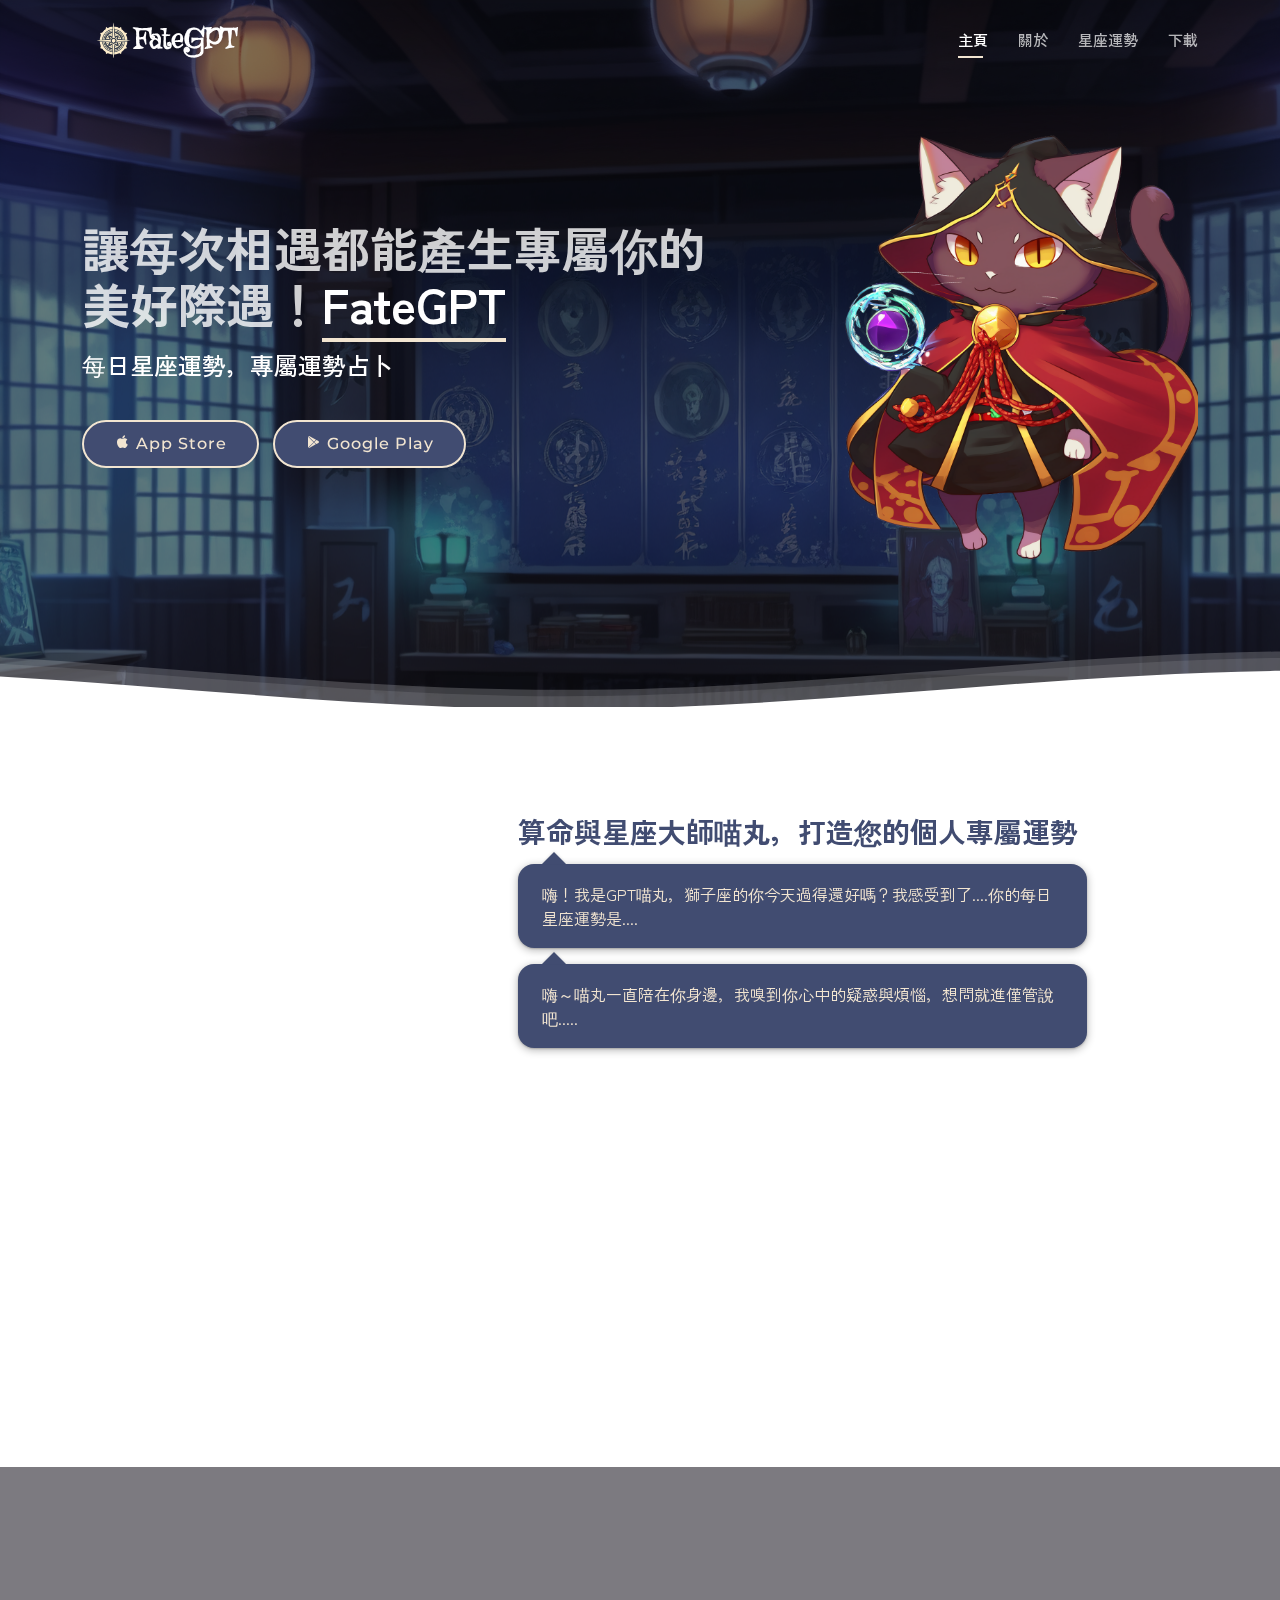
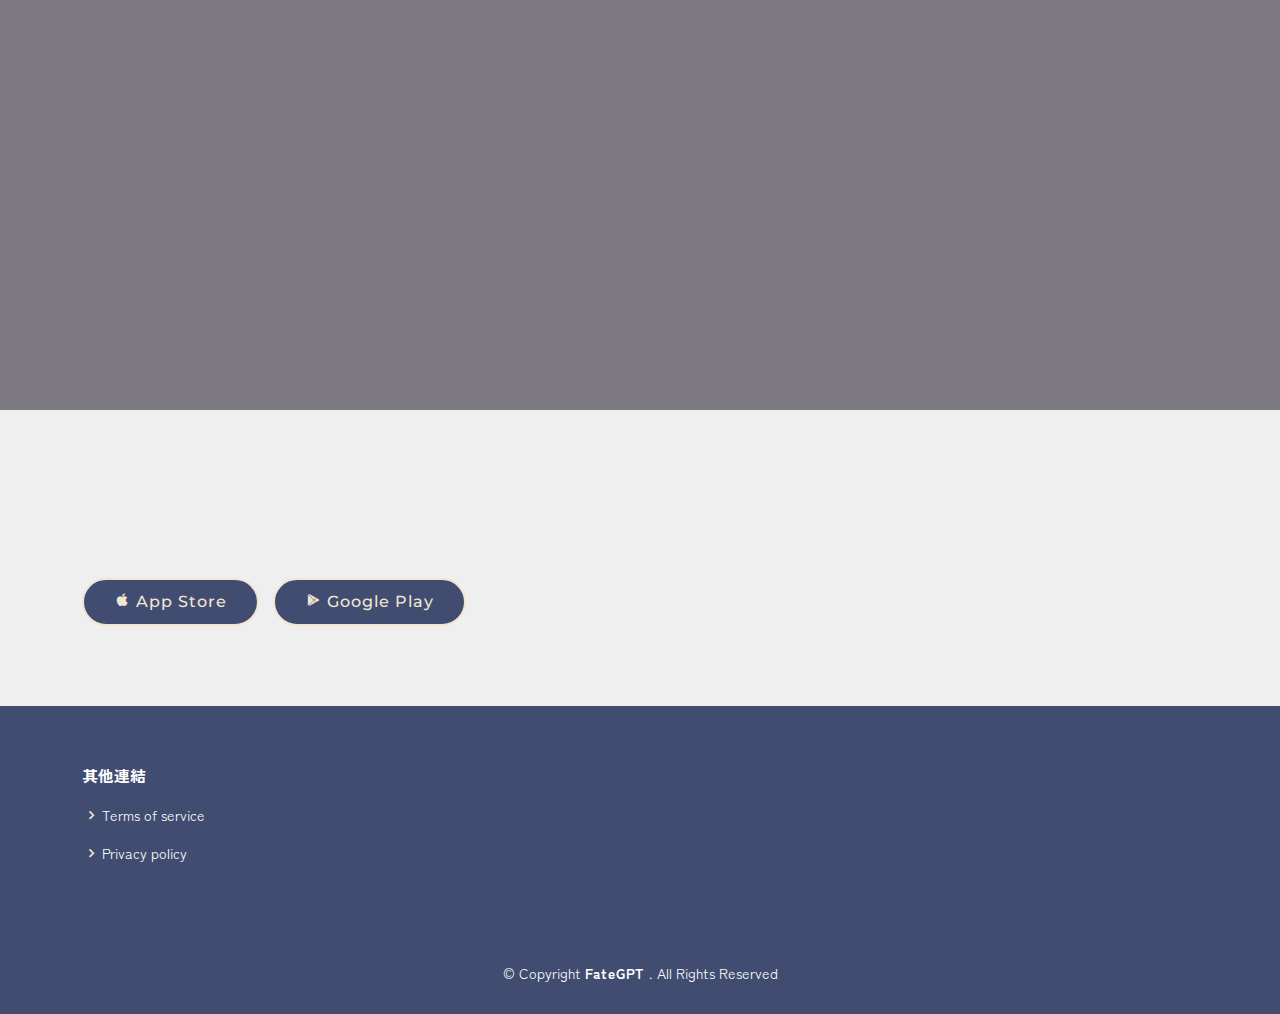
==== index.html @ 5cfe5cb4 "fix typo" ====
<!DOCTYPE html>
<html lang="en">

<head>
  <meta charset="utf-8">
  <meta content="width=device-width, initial-scale=1.0" name="viewport">

  <title>FateGPT - Daily Horoscopes Apps Powered by ChatGPT from OpenAI</title>
  <meta
    name="title"
    content="FateGPT - Daily Horoscopes Apps Powered by ChatGPT from OpenAI."
  />
  <meta
    name="description"
    content="Create professional and effective emails in seconds with EmailGPT, the AI email writer tool powered byChatGPT from OpenAI. Say goodbye to writer's block and hello to faster, easier email writing."
  />
  <meta
    name="keywords"
    content="EmailGPT, Email writing, Email automation, AI email writing, Professional email writing, Fast email writing, Accurate email writing"
  />
  <meta
    property="og:locale"
    content="en_US"
  />
  <meta property="og:url" content="https://fategpt.github.io/landingpage/" />
  <meta
    property="og:type"
    content="website"
  />
  <meta property="og:site_name" content="ChatGPT Writer" />
  <meta
    property="og:description"
    content="Create professional and effective emails in seconds with EmailGPT, the AI email writer tool powered byChatGPT from OpenAI. Say goodbye to writer's block and hello to faster, easier email writing."
  />
  <meta
    property="og:title"
    content="FateGPT - Daily Horoscopes Apps Powered by ChatGPT from OpenAI."
  />
  <meta
    property="og:image"
    name="image"
    content="assets/img/FateGPT.png"
  />
  <meta name="twitter:card" content="summary_large_image">
  <meta property="twitter:domain" content="about.emailgpt.ai">
  <meta property="twitter:url" content="https://fategpt.github.io/landingpage/">
  <meta name="twitter:title" content="FateGPT - Daily Horoscopes Apps Powered by ChatGPT from OpenAI.">
  <meta name="twitter:description" content="Create professional and effective emails in seconds with EmailGPT, the AI email writer tool powered byChatGPT from OpenAI. Say goodbye to writer's block and hello to faster, easier email writing.">
  <meta name="twitter:image" content="assets/img/FateGPT.png">


  <!-- Favicons -->
  <link href="assets/img/favicon.ico" rel="icon">
  <link rel="apple-touch-icon" sizes="180x180" href="assets/img/apple-touch-icon.png">
  <link rel="icon" type="image/png" sizes="32x32" href="assets/img/favicon-32x32.png">
  <link rel="icon" type="image/png" sizes="16x16" href="assets/img/favicon-16x16.png">
  <link rel="manifest" href="assets/img/site.webmanifest">

  <!-- Google Fonts -->
  <link href="https://fonts.googleapis.com/css?family=Open+Sans:300,300i,400,400i,600,600i,700,700i|Montserrat:300,300i,400,400i,500,500i,600,600i,700,700i|Poppins:300,300i,400,400i,500,500i,600,600i,700,700i" rel="stylesheet">

  <!-- Vendor CSS Files -->
  <link href="assets/vendor/aos/aos.css" rel="stylesheet">
  <link href="assets/vendor/bootstrap/css/bootstrap.min.css" rel="stylesheet">
  <link href="assets/vendor/bootstrap-icons/bootstrap-icons.css" rel="stylesheet">
  <link href="assets/vendor/boxicons/css/boxicons.min.css" rel="stylesheet">
  <link href="assets/vendor/glightbox/css/glightbox.min.css" rel="stylesheet">
  <link href="assets/vendor/remixicon/remixicon.css" rel="stylesheet">
  <link href="assets/vendor/swiper/swiper-bundle.min.css" rel="stylesheet">

  <!-- Template Main CSS File -->
  <link href="assets/css/style.css" rel="stylesheet">
  <link rel="preconnect" href="https://fonts.googleapis.com">
  <link rel="preconnect" href="https://fonts.gstatic.com" crossorigin>
  <link href="https://fonts.googleapis.com/css2?family=Griffy&family=Zen+Kaku+Gothic+New:wght@300;400;500;700;900&display=swap" rel="stylesheet">
  <!-- =======================================================
  * Template Name: Bootslander - v4.10.0
  * Template URL: https://bootstrapmade.com/bootslander-free-bootstrap-landing-page-template/
  * Author: BootstrapMade.com
  * License: https://bootstrapmade.com/license/
  ======================================================== -->

<body>

  <!-- ======= Header ======= -->
  <header id="header" class="fixed-top d-flex align-items-center header-transparent">
    <div class="container d-flex align-items-center justify-content-between">

      <div class="logo">
        <h1>
          <a href="index.html" class="container d-flex align-items-center justify-content-between" >
            <img src="assets/img/FateGPT.png" alt="Illustration of Fate Predicting " class="img-fluid">
            <span class="specialWord">FateGPT</span>
          </a>
        </h1>
        <!-- Uncomment below if you prefer to use an image logo -->
        <!-- <a href="index.html"><img src="assets/img/logo.png" alt="" class="img-fluid"></a>-->
      </div>

      <nav id="navbar" class="navbar">
        <ul>
          <li><a class="nav-link scrollto active" href="#hero">主頁</a></li>
          <li><a class="nav-link scrollto" href="#about">關於</a></li>
          <li><a class="nav-link scrollto" href="#testimonials">星座運勢</a></li>
          <li><a class="nav-link scrollto" href="#download">下載</a></li>
        </ul>
        <i class="bi bi-list mobile-nav-toggle"></i>
      </nav><!-- .navbar -->

    </div>
  </header><!-- End Header -->

  <!-- ======= Hero Section ======= -->
  <section id="hero" class="hometop">

    <div class="container">
      <div class="row justify-content-between">
        <div class="col-lg-7 pt-5 pt-lg-0 order-2 order-lg-1 d-flex align-items-center">
          <div data-aos="zoom-out">
            <h1>讓每次相遇都能產生專屬你的美好際遇！<span>FateGPT</span></h1>
            <h2>每日星座運勢，專屬運勢占卜</h2>
            <!-- <div class="text-center text-lg-start">
              <a href="#download" class="btn-get-started mr-2 scrollto">Get Started</a>
            </div> -->

           
            <div>
              <!-- <a href="https://emailgpt.ai"  class="download-btn">
                <i class="bx bx-window"></i>
                Web
              </a> -->
              <a href="#" class="download-btn">
                <i class="bx bxl-apple"></i>
                App Store
              </a>
              <a href="https://play.google.com/store/apps/details?id=ai.emailgpt.twa" class="download-btn">
                <i class="bx bxl-play-store"></i>
                Google Play
              </a>

             
            </div>
          </div>
        </div>
        <div class="col-lg-4 order-1 order-lg-2 hero-img" data-aos="zoom-out" data-aos-delay="300">
          <img src="assets/img/cat3.png" class="img-fluid animated" alt="Illustration of AI writing an email">
        </div>
      </div>
    </div>

    <svg class="hero-waves" xmlns="http://www.w3.org/2000/svg" xmlns:xlink="http://www.w3.org/1999/xlink" viewBox="0 24 150 28 " preserveAspectRatio="none">
      <defs>
        <path id="wave-path" d="M-160 44c30 0 58-18 88-18s 58 18 88 18 58-18 88-18 58 18 88 18 v44h-352z">
      </defs>
      <g class="wave1">
        <use xlink:href="#wave-path" x="50" y="3" fill="rgba(255,255,255, .1)">
      </g>
      <g class="wave2">
        <use xlink:href="#wave-path" x="50" y="0" fill="rgba(255,255,255, .2)">
      </g>
      <g class="wave3">
        <use xlink:href="#wave-path" x="50" y="9" fill="#fff">
      </g>
    </svg>

  </section><!-- End Hero -->

  <main id="main">

    <!-- ======= About Section ======= -->
    <section id="about" class="about">
      <div class="container">

        <div class="row">
          <div class="col-xl-5 col-lg-6 video-box d-flex justify-content-center align-items-stretch" data-aos="fade-right">        
            <a href="https://www.youtube.com/watch?v=NPrYV_mTJNQ" class="glightbox play-btn mb-4"></a>
            <!-- <a href="https://www.youtube.com/watch?v=StpBR2W8G5A" class="glightbox play-btn mb-4"></a> -->
          </div>

          <div class="col-xl-7 col-lg-6 icon-boxes d-flex flex-column align-items-stretch justify-content-center py-5 px-lg-5" data-aos="fade-left">
            <h3>
              算命與星座大師喵丸，打造您的個人專屬運勢
            </h3>
            <p class="dialog">
             嗨！我是GPT喵丸，獅子座的你今天過得還好嗎？我感受到了....你的每日星座運勢是....
            </p>
            <p  class="dialog">
              嗨～喵丸一直陪在你身邊，我嗅到你心中的疑惑與煩惱，想問就進僅管說吧.....
            </p>

            <div class="icon-box" data-aos="zoom-in" data-aos-delay="200">
              <div class="icon"><i class="bi bi bi-moon-stars"></i></div>
              
              <h4 class="title"><a href="">星座運勢</a></h4>
              <p class="description">
                <!-- Quickly generate a professional email in three easy steps : input your ideas, input the recipient, and click to generate. -->
                依據您所在的地點，天氣，以及來自喵丸的感知，為您提供每日星座運勢。
              </p>
            </div>

            <div class="icon-box" data-aos="zoom-in" data-aos-delay="100">
              <div class="icon"><i class=" bi bi-chat-text-fill"></i></div>
              <h4 class="title"><a href="">每日問卦占卜</a></h4>
              <p class="description">
                <!-- Quickly reply to emails has never been easier in three steps : paste the mail content, express your ideas, and click to generate. -->
               想知道的，內心所有的疑惑，都可以詢問喵丸，喵丸會給你一個專屬的答案。

              </p>
            </div>



            <div class="icon-box" data-aos="zoom-in" data-aos-delay="300">
              <div class="icon"><i class="bi bi-save-fill"></i></div>
              <h4 class="title"><a href="">卜卦結果閃卡</a></h4>
              <p class="description">
                <!-- Regenerate Again. you can keep generating new emails until you are satisfied with the result. -->
                儲存你的算命卜卦截圖，分享你的專屬問卦結果到社群媒體。
              </p>
            </div>

          </div>
        </div>

      </div>
    </section>
    <!-- End About Section -->


        <!-- ======= Testimonials Section ======= -->
    <section id="testimonials" class="testimonials">
      <div class="container">

        <div class="testimonials-slider swiper" data-aos="fade-up" data-aos-delay="100">
          <div class="swiper-wrapper">

            <div class="swiper-slide">
              <div class="testimonial-item">
                <img src="assets/img/leo.jpg" class="testimonial-img" alt="">
                <h3>獅子座</h3>
                <h4>Leo</h4>
                <p>
                  <i class="bx bxs-quote-alt-left quote-icon-left"></i>
                  您今天可能會在溝通和社交方面表現得相當出色。您的月亮星座雙子座會讓您在與人互動時更加靈活和機智，能夠輕鬆地與他人建立良好的聯繫和溝通。加上您的水星星座牡羊座，您在表達自己和傳達想法時可能會更加直接和自信。天氣晴朗也有助於您的心情和能量，可能會讓您感到更加積極和活力充沛。
                  <br>
                  然而，需要注意的是，您的太陽星座雙魚座可能會使您在情感上較為敏感和感性，容易受到他人情感的影響。在與他人互動時，請注意保持冷靜和理智，避免過於情緒化或過於多愁善感。
                  <i class="bx bxs-quote-alt-right quote-icon-right"></i>
                </p>
              </div>
            </div><!-- End testimonial item -->

            <div class="swiper-slide">
              <div class="testimonial-item">
                <img src="assets/img/Aquarius.jpg" class="testimonial-img" alt="">
                <h3>水瓶座</h3>
                <h4>Aquarius</h4>
                <p>
                  <i class="bx bxs-quote-alt-left quote-icon-left"></i>
                  總體而言，今天可能會遇到一些挑戰或困難，但只要保持冷靜、應對靈活並與他人溝通，您將能夠應對這些情況。天氣不佳可能會對您的情緒和身體健康產生影響，因此請特別注意保持身體健康和情緒穩定。在愛情和事業方面，可能需要更多的耐心和理解，並尋找解決問題的方法。在財務管理方面也要謹慎，避免冒險性投資，保持穩健的財務規劃。
                  <i class="bx bxs-quote-alt-right quote-icon-right"></i>
                </p>
              </div>
            </div><!-- End testimonial item -->

            <div class="swiper-slide">
              <div class="testimonial-item">
                <img src="assets/img/Pisces.jpg" class="testimonial-img" alt="">
                <h3>雙魚座</h3>
                <h4>Pisces</h4>
                <p>
                  <i class="bx bxs-quote-alt-left quote-icon-left"></i>
                  根據今天的天氣多雲，可能會對您的情緒和行動帶來一些變化。在事業和學業方面，您可能需要更加謹慎和細心，確保細節處理得當，避免因疏忽而產生錯誤。在人際關係中，您可能需要更加理性和客觀地對待問題，與他人溝通時要謹言慎行，避免因情緒而引起誤解或爭執。
                  <br>
                  總體而言，今天可能會是一個需要謹慎和細心應對的日子。保持冷靜、客觀和理性的態度，注重細節和溝通，您將能夠應對各種情況並取得良好的結果。
                  <i class="bx bxs-quote-alt-right quote-icon-right"></i>
                </p>
              </div>
            </div><!-- End testimonial item -->

            <div class="swiper-slide">
              <div class="testimonial-item">
                <img src="assets/img/Sagittarius.jpg" class="testimonial-img" alt="">
                <h3>射手座</h3>
                <h4>Sagittarius</h4>
                <p>
                  <i class="bx bxs-quote-alt-left quote-icon-left"></i>
                  在事業和學業方面，今天可能會有一些機會和進展，您可能會感到充滿活力和動力，能夠積極面對工作和學習的任務。在人際關係中，您可能會表現得比較獨立和自信，能夠與他人保持良好的溝通和合作。在愛情方面，今天可能會有一些愉快的時刻，可以與伴侶一起享受陽光明媚的日子。在金錢管理方面，可能需要謹慎處理財務事務，避免過度花費或投資風險。在健康方面，今天的晴天天氣也適合您進行戶外運動或休閒活動，有助於保持身體健康和放鬆心情。
                  <br>
                  總體而言，今天可能是一個積極向上的日子，您可能會感到充滿能量和自信，能夠應對各種情況並取得良好的結果。
                  <i class="bx bxs-quote-alt-right quote-icon-right"></i>
                </p>
              </div>
            </div><!-- End testimonial item -->

            <div class="swiper-slide">
              <div class="testimonial-item">
                <img src="assets/img/Taurus.jpg" class="testimonial-img" alt="">
                <h3>金牛座</h3>
                <h4>Taurus</h4>
                <p>
                  <i class="bx bxs-quote-alt-left quote-icon-left"></i>
                  在事業和學業方面，可能需要注意天氣影響可能帶來的交通不便和工作計劃的調整。在人際關係中，可能需要更加關注他人的情感需求，提供支持和關心。
                  <br>
                  在愛情方面，今天可能會有一些情感上的波動，可能需要更加耐心和理解伴侶的情感變化。在金錢管理方面，可能需要謹慎處理財務事務，避免不必要的花費。
                  <br>
                  總體而言，今天可能是一個需要靈活應對和調整計劃的日子。請保持冷靜、關注細節和與他人良好溝通的態度，靈活應對可能出現的變化，您將能夠應對各種情況並取得良好的結果。
                  <i class="bx bxs-quote-alt-right quote-icon-right"></i>
                </p>
              </div>
            </div><!-- End testimonial item -->

          </div>
          <div class="swiper-pagination"></div>
        </div>

      </div>
    </section><!-- End Testimonials Section -->



    <!-- ======= Download Section ======= -->
    <section id="download" class="section-bg">
      <div class="container">
        <div class="section-title" data-aos="fade-up">
          <h2>下載</h2>
          <p>現在開始使用 FateGPT</p>
        </div>
        <div>
          <!-- <a
            href="https://emailgpt.ai"
            class="download-btn"
            target="_blank"
          >
            <i class="bx bx-window"></i>
            Web
          </a> -->
          <a
              href="#"
              class="download-btn"
              target="_blank"
            >
            <i class="bx bxl-apple"></i>
            App Store
          </a>
          <a
            href="https://play.google.com/store/apps/details?id=ai.emailgpt.twa"
            class="download-btn"
            target="_blank"
          >
            <i class="bx bxl-play-store"></i>
            Google Play
          </a>
        </div>
      </div>
    </section><!-- End Download Section -->

  </main><!-- End #main -->

  <!-- ======= Footer ======= -->
  <footer id="footer">
    <div class="footer-top">
      <div class="container">
        <div class="row">
          <div class="col-lg-2 col-md-6 footer-links">
            <h4>其他連結</h4>
            <ul>
              <li>
                <i class="bx bx-chevron-right"></i>
                <a href="./terms">Terms of service</a>
              </li>
              <li>
                <i class="bx bx-chevron-right"></i>
                <a href="./privacy">Privacy policy</a>
              </li>
            </ul>
          </div>
        </div>
      </div>
    </div>

    <div class="container">
      <div class="copyright">
        &copy; Copyright <strong><span> FateGPT </span></strong>. All Rights Reserved
        <br>

      </div>
    </div>
  </footer><!-- End Footer -->

  <a href="#" class="back-to-top d-flex align-items-center justify-content-center"><i class="bi bi-arrow-up-short"></i></a>
  <div id="preloader"></div>

  <!-- Vendor JS Files -->
  <script src="assets/vendor/purecounter/purecounter_vanilla.js"></script>
  <script src="assets/vendor/aos/aos.js"></script>
  <script src="assets/vendor/bootstrap/js/bootstrap.bundle.min.js"></script>
  <script src="assets/vendor/glightbox/js/glightbox.min.js"></script>
  <script src="assets/vendor/swiper/swiper-bundle.min.js"></script>
  <script src="assets/vendor/php-email-form/validate.js"></script>

  <!-- Template Main JS File -->
  <script src="assets/js/main.js"></script>

</body>

</html>
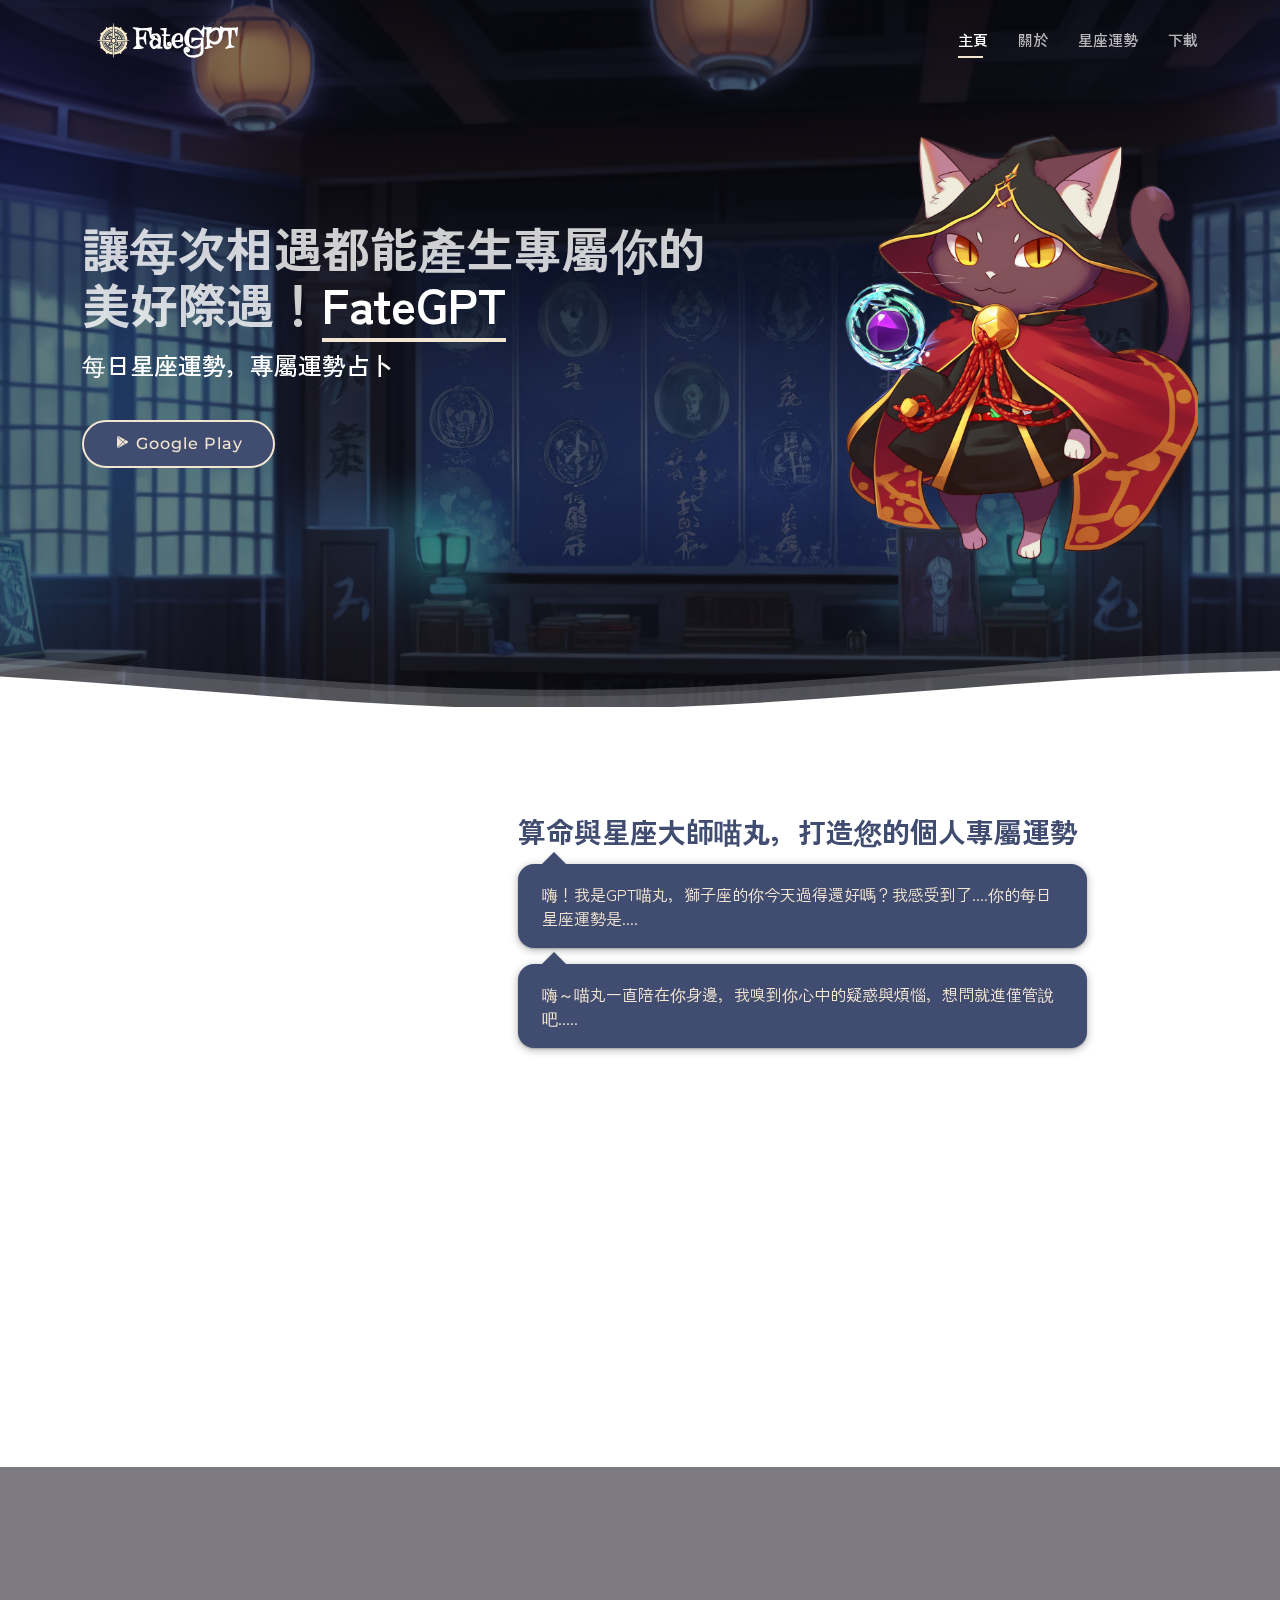
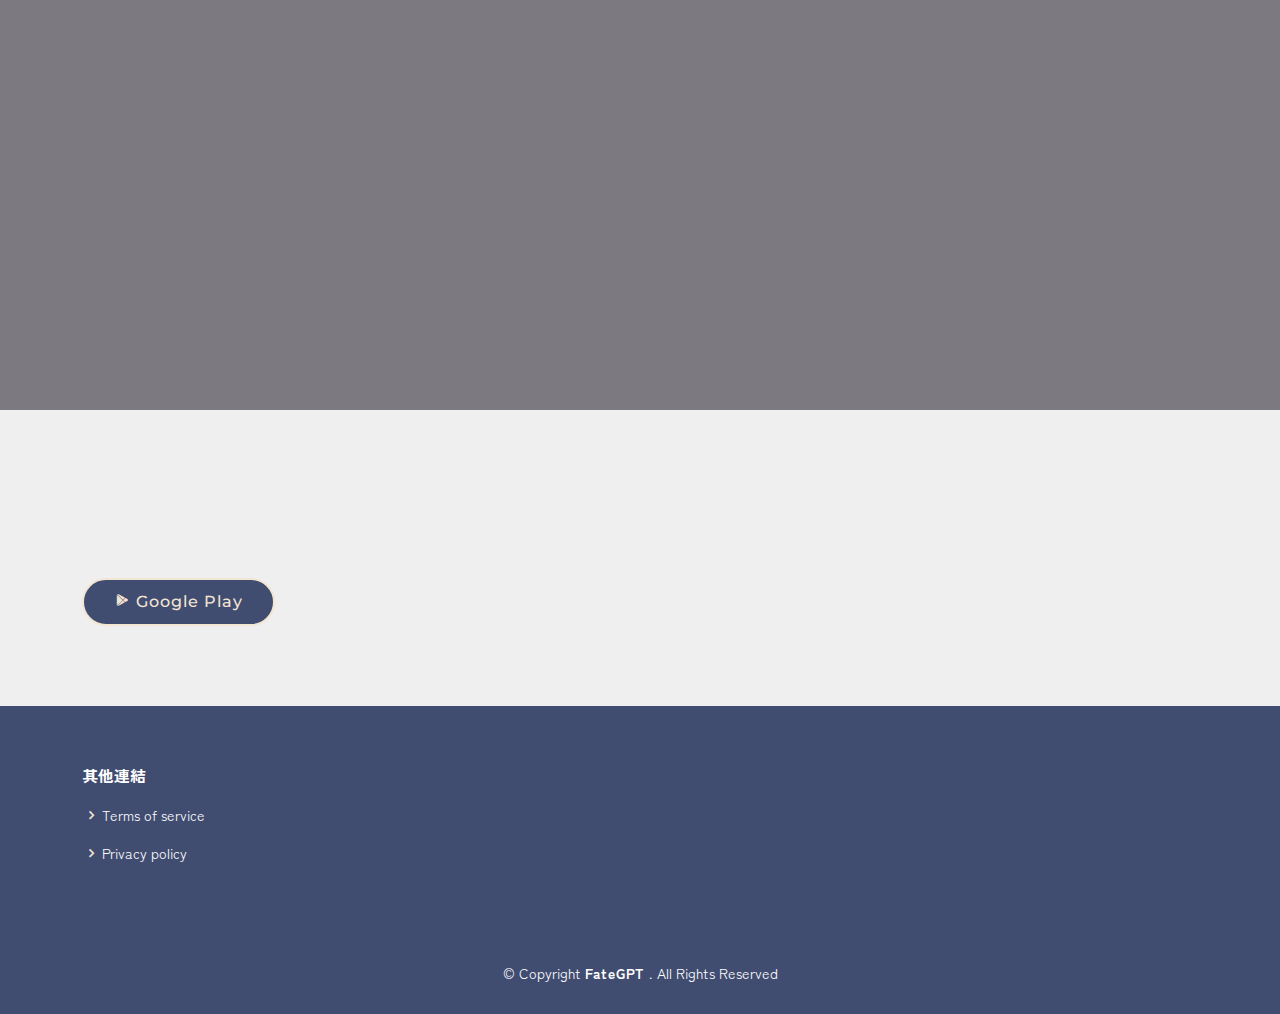
==== commit d879cdd7: "hidden app store link" ====
--- a/index.html
+++ b/index.html
@@ -5,18 +5,40 @@
   <meta charset="utf-8">
   <meta content="width=device-width, initial-scale=1.0" name="viewport">
 
-  <title>FateGPT - Daily Horoscopes Apps Powered by ChatGPT from OpenAI</title>
+  <title>FateGPT 免費的AI每日星座運勢，占卜小幫手</title>
   <meta
     name="title"
-    content="FateGPT - Daily Horoscopes Apps Powered by ChatGPT from OpenAI."
+    content="FateGPT 免費的AI每日星座運勢，占卜小幫手"
   />
-  <meta
+  <!-- <meta
     name="description"
     content="Create professional and effective emails in seconds with EmailGPT, the AI email writer tool powered byChatGPT from OpenAI. Say goodbye to writer's block and hello to faster, easier email writing."
-  />
+  /> -->
+  
+  <!-- HTML Meta Tags -->
+  <title>FateGPT 免費的AI每日星座運勢，占卜小幫手</title>
+  <meta name="description" content=" FateGPT 精準與免費的AI每日星座運勢，占卜小幫手， 利用ChatGPT from OpenAI的技術，提供最準確的，星座分析、星座命盤、星座運勢、星座配對、心理測驗，問卦占卜，精準解釋你的命運、運氣、並且提供建議與方向，不管是愛情運勢，工作運勢，透過精確的AI分析，免費提供給最精準的人工智慧AI占卜結果。">
+
+  <!-- Facebook Meta Tags -->
+  <meta property="og:url" content="https://fategpt.github.io/landingpage/">
+  <meta property="og:type" content="website">
+  <meta property="og:title" content="FateGPT 免費的AI每日星座運勢，占卜小幫手">
+  <meta property="og:description" content=" FateGPT 精準與免費的AI每日星座運勢，占卜小幫手， 利用ChatGPT from OpenAI的技術，提供最準確的，星座分析、星座命盤、星座運勢、星座配對、心理測驗，問卦占卜，精準解釋你的命運、運氣、並且提供建議與方向，不管是愛情運勢，工作運勢，透過精確的AI分析，免費提供給最精準的人工智慧AI占卜結果。">
+  <meta property="og:image" content="https://fategpt.github.ioassets/img/FateGPT.png">
+
+  <!-- Twitter Meta Tags -->
+  <meta name="twitter:card" content="summary_large_image">
+  <meta property="twitter:domain" content="fategpt.github.io">
+  <meta property="twitter:url" content="https://fategpt.github.io/landingpage/">
+  <meta name="twitter:title" content="FateGPT 免費的AI每日星座運勢，占卜小幫手">
+  <meta name="twitter:description" content=" FateGPT 精準與免費的AI每日星座運勢，占卜小幫手， 利用ChatGPT from OpenAI的技術，提供最準確的，星座分析、星座命盤、星座運勢、星座配對、心理測驗，問卦占卜，精準解釋你的命運、運氣、並且提供建議與方向，不管是愛情運勢，工作運勢，透過精確的AI分析，免費提供給最精準的人工智慧AI占卜結果。">
+  <meta name="twitter:image" content="https://fategpt.github.ioassets/img/FateGPT.png">
+
+  <!-- Meta Tags Generated via https://www.opengraph.xyz -->
+        
   <meta
     name="keywords"
-    content="EmailGPT, Email writing, Email automation, AI email writing, Professional email writing, Fast email writing, Accurate email writing"
+    content="星座運勢，每日運勢，星座命盤，心理測驗，占卜，解卦，AI算命，AI星座運勢，AI占卜"
   />
   <meta
     property="og:locale"
@@ -27,26 +49,12 @@
     property="og:type"
     content="website"
   />
-  <meta property="og:site_name" content="ChatGPT Writer" />
-  <meta
-    property="og:description"
-    content="Create professional and effective emails in seconds with EmailGPT, the AI email writer tool powered byChatGPT from OpenAI. Say goodbye to writer's block and hello to faster, easier email writing."
-  />
-  <meta
-    property="og:title"
-    content="FateGPT - Daily Horoscopes Apps Powered by ChatGPT from OpenAI."
-  />
+  <meta property="og:site_name" content="FateGPT 免費的AI每日星座運勢，占卜小幫手" />
   <meta
     property="og:image"
     name="image"
     content="assets/img/FateGPT.png"
   />
-  <meta name="twitter:card" content="summary_large_image">
-  <meta property="twitter:domain" content="about.emailgpt.ai">
-  <meta property="twitter:url" content="https://fategpt.github.io/landingpage/">
-  <meta name="twitter:title" content="FateGPT - Daily Horoscopes Apps Powered by ChatGPT from OpenAI.">
-  <meta name="twitter:description" content="Create professional and effective emails in seconds with EmailGPT, the AI email writer tool powered byChatGPT from OpenAI. Say goodbye to writer's block and hello to faster, easier email writing.">
-  <meta name="twitter:image" content="assets/img/FateGPT.png">
 
 
   <!-- Favicons -->
@@ -129,11 +137,11 @@
                 <i class="bx bx-window"></i>
                 Web
               </a> -->
-              <a href="#" class="download-btn">
+              <!-- <a href="#" class="download-btn">
                 <i class="bx bxl-apple"></i>
                 App Store
-              </a>
-              <a href="https://play.google.com/store/apps/details?id=ai.emailgpt.twa" class="download-btn">
+              </a> -->
+              <a href="https://play.google.com/store/apps/details?id=com.fategpt.app" class="download-btn">
                 <i class="bx bxl-play-store"></i>
                 Google Play
               </a>
@@ -191,7 +199,7 @@
             <div class="icon-box" data-aos="zoom-in" data-aos-delay="200">
               <div class="icon"><i class="bi bi bi-moon-stars"></i></div>
               
-              <h4 class="title"><a href="">星座運勢</a></h4>
+              <h4 class="title">星座運勢</h4>
               <p class="description">
                 <!-- Quickly generate a professional email in three easy steps : input your ideas, input the recipient, and click to generate. -->
                 依據您所在的地點，天氣，以及來自喵丸的感知，為您提供每日星座運勢。
@@ -200,7 +208,7 @@
 
             <div class="icon-box" data-aos="zoom-in" data-aos-delay="100">
               <div class="icon"><i class=" bi bi-chat-text-fill"></i></div>
-              <h4 class="title"><a href="">每日問卦占卜</a></h4>
+              <h4 class="title">每日問卦占卜</h4>
               <p class="description">
                 <!-- Quickly reply to emails has never been easier in three steps : paste the mail content, express your ideas, and click to generate. -->
                想知道的，內心所有的疑惑，都可以詢問喵丸，喵丸會給你一個專屬的答案。
@@ -212,7 +220,7 @@
 
             <div class="icon-box" data-aos="zoom-in" data-aos-delay="300">
               <div class="icon"><i class="bi bi-save-fill"></i></div>
-              <h4 class="title"><a href="">卜卦結果閃卡</a></h4>
+              <h4 class="title">卜卦結果閃卡</h4>
               <p class="description">
                 <!-- Regenerate Again. you can keep generating new emails until you are satisfied with the result. -->
                 儲存你的算命卜卦截圖，分享你的專屬問卦結果到社群媒體。
@@ -334,16 +342,16 @@
             <i class="bx bx-window"></i>
             Web
           </a> -->
-          <a
+          <!-- <a
               href="#"
               class="download-btn"
               target="_blank"
             >
             <i class="bx bxl-apple"></i>
             App Store
-          </a>
+          </a> -->
           <a
-            href="https://play.google.com/store/apps/details?id=ai.emailgpt.twa"
+            href="https://play.google.com/store/apps/details?id=com.fategpt.app"
             class="download-btn"
             target="_blank"
           >
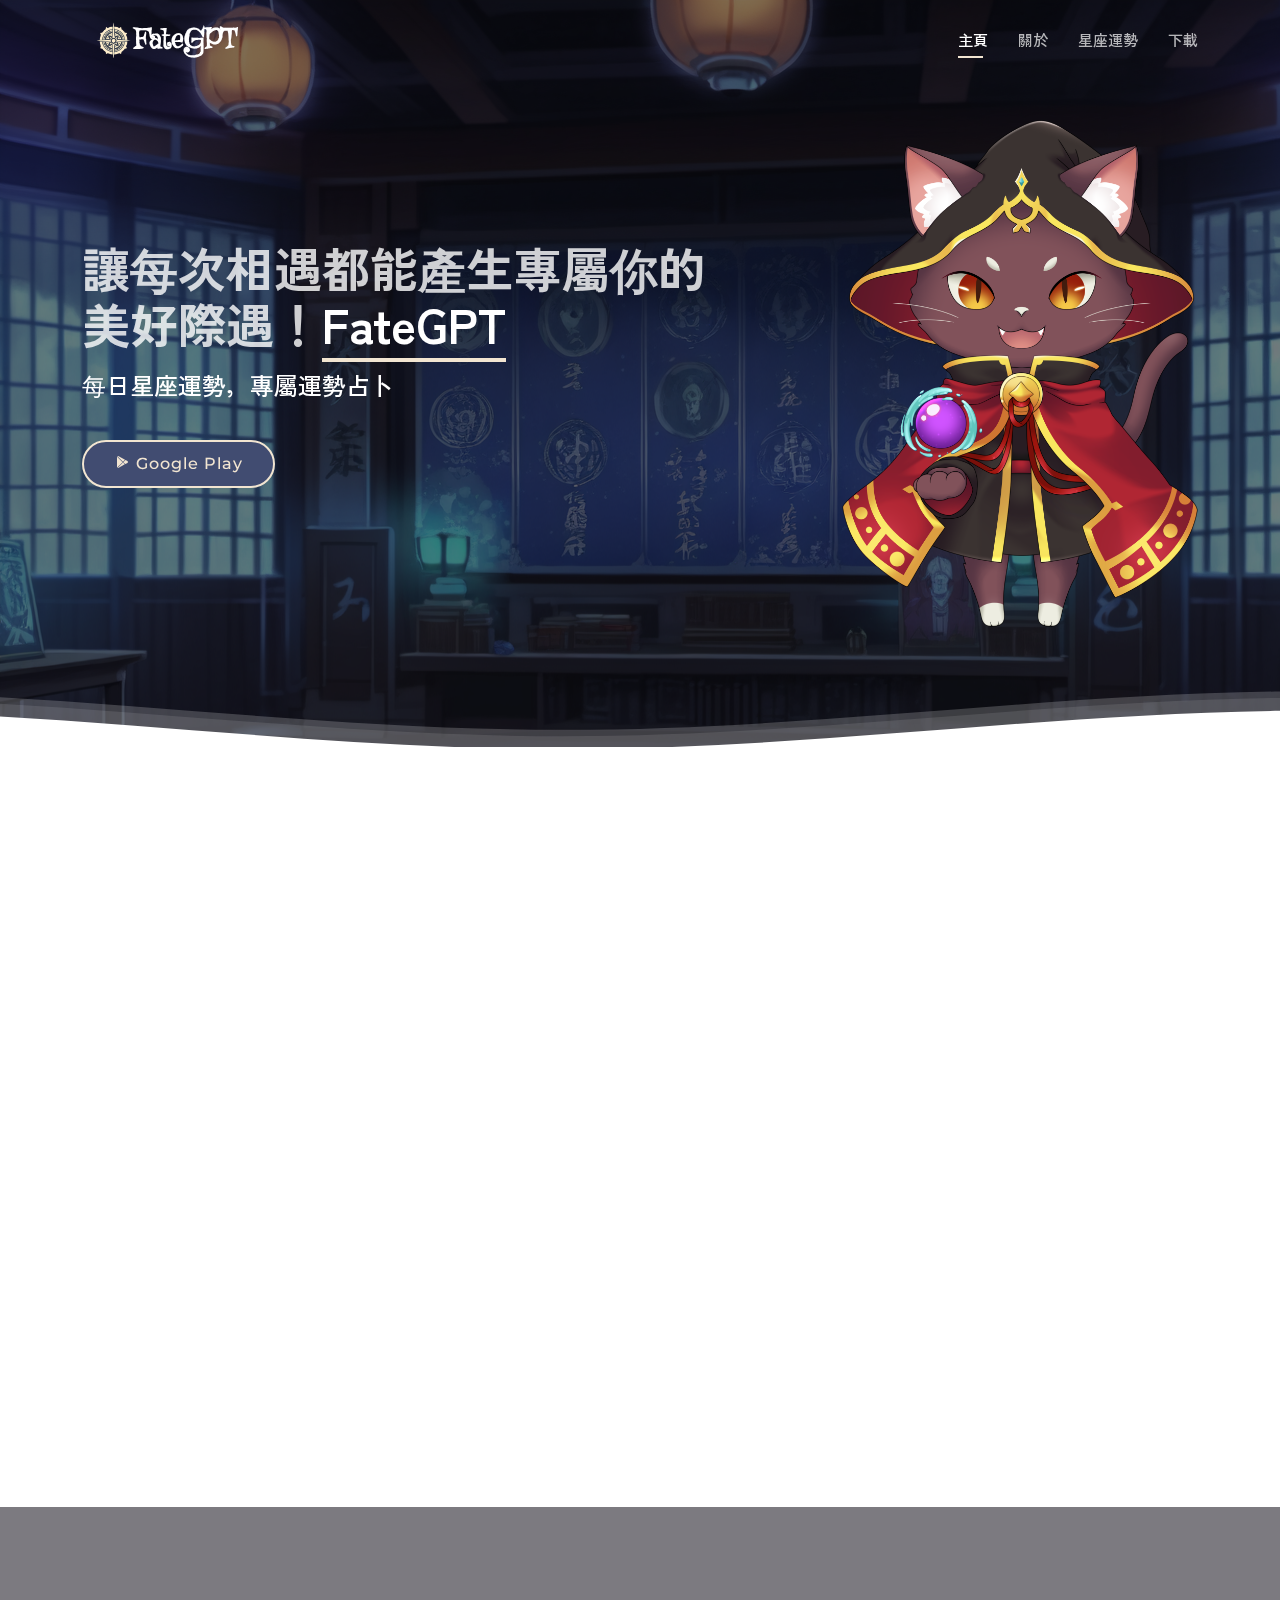
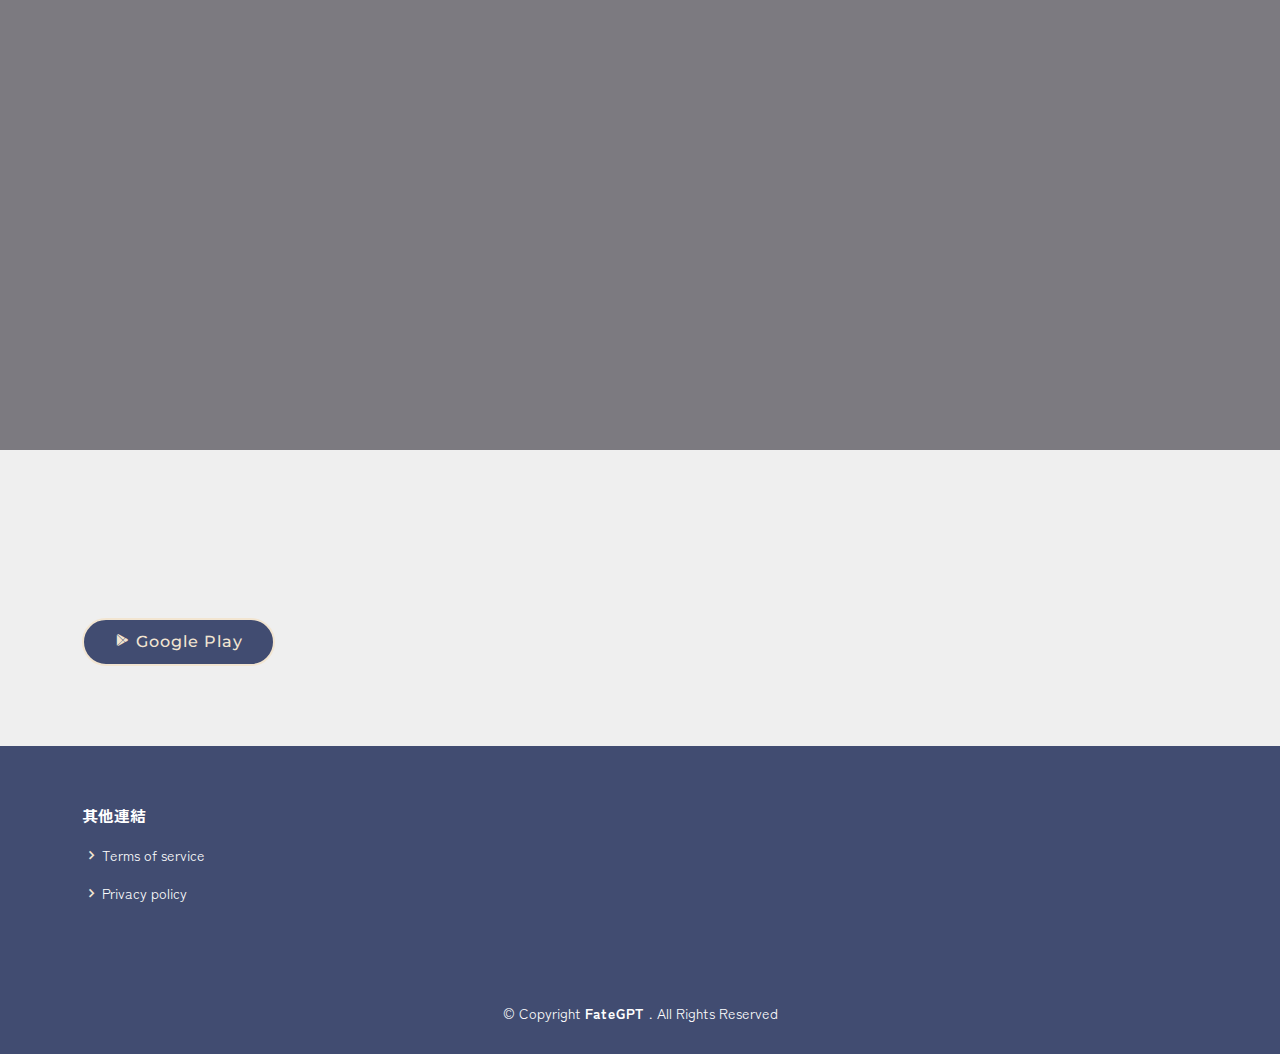
==== commit 58a381c6: "feat: update cat image" ====
--- a/index.html
+++ b/index.html
@@ -87,6 +87,17 @@
   * Author: BootstrapMade.com
   * License: https://bootstrapmade.com/license/
   ======================================================== -->
+  <!-- Google tag (gtag.js) -->
+  <script async src="https://www.googletagmanager.com/gtag/js?id=G-25MB5J598Z">
+  </script>
+  <script>
+    window.dataLayer = window.dataLayer || [];
+    function gtag(){dataLayer.push(arguments);}
+    gtag('js', new Date());
+  
+    gtag('config', 'G-25MB5J598Z');
+  </script>
+</head>
 
 <body>
 
@@ -180,8 +191,7 @@
       <div class="container">
 
         <div class="row">
-          <div class="col-xl-5 col-lg-6 video-box d-flex justify-content-center align-items-stretch" data-aos="fade-right">        
-            <a href="https://www.youtube.com/watch?v=NPrYV_mTJNQ" class="glightbox play-btn mb-4"></a>
+          <div class="col-xl-5 col-lg-6 video-box d-flex justify-content-center align-items-stretch" data-aos="fade-right">
             <!-- <a href="https://www.youtube.com/watch?v=StpBR2W8G5A" class="glightbox play-btn mb-4"></a> -->
           </div>
 
--- a/assets/css/style.css
+++ b/assets/css/style.css
@@ -854,10 +854,9 @@
 }
 
 .about .video-box {
-  
   /* background: url("../img/mailbox.svg") center center no-repeat, var(--main-bg-buy); */
   /* background: url("../img/about.png") center center no-repeat; */
-  background: url("../img/dailyhoroscope.png") center center no-repeat;
+  background: url("../img/dailyhoroscope.jpg") center center no-repeat;
   background-color: #333;
   background-size: contain;
   min-height: 600px;
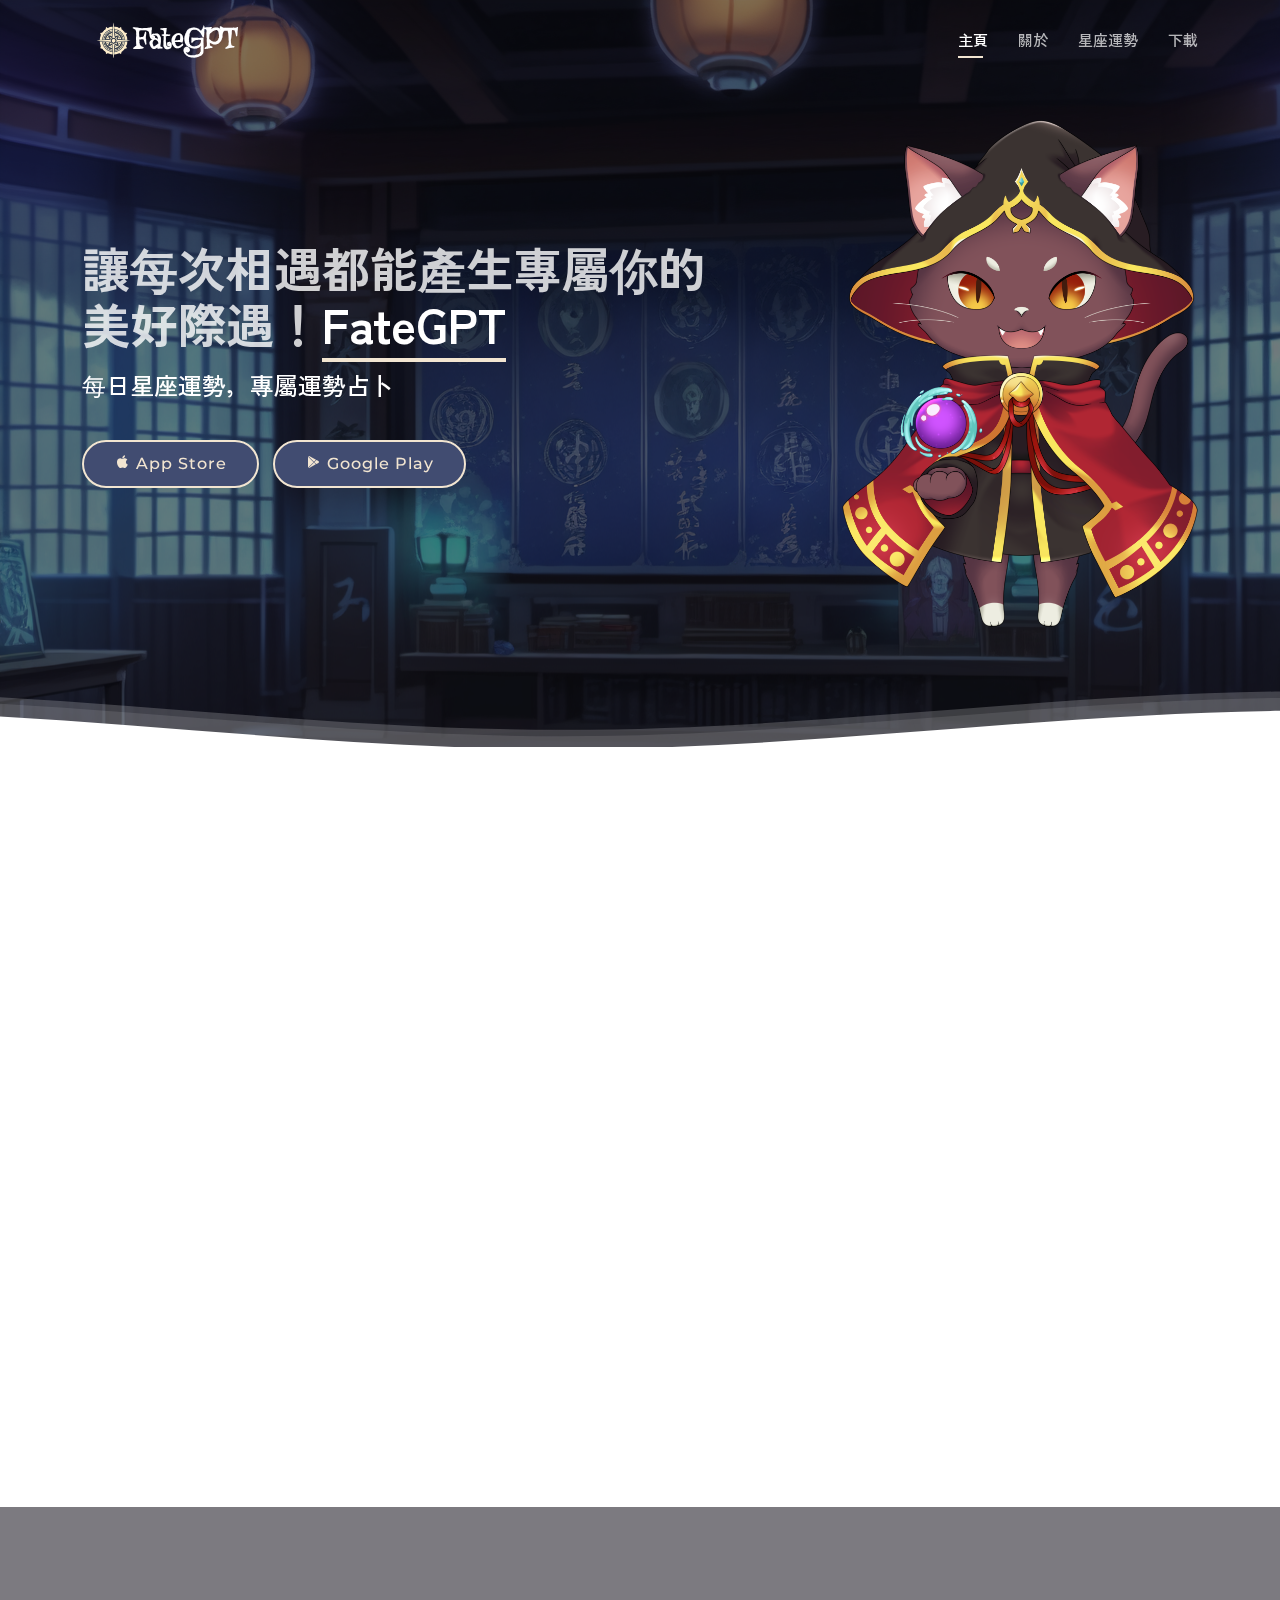
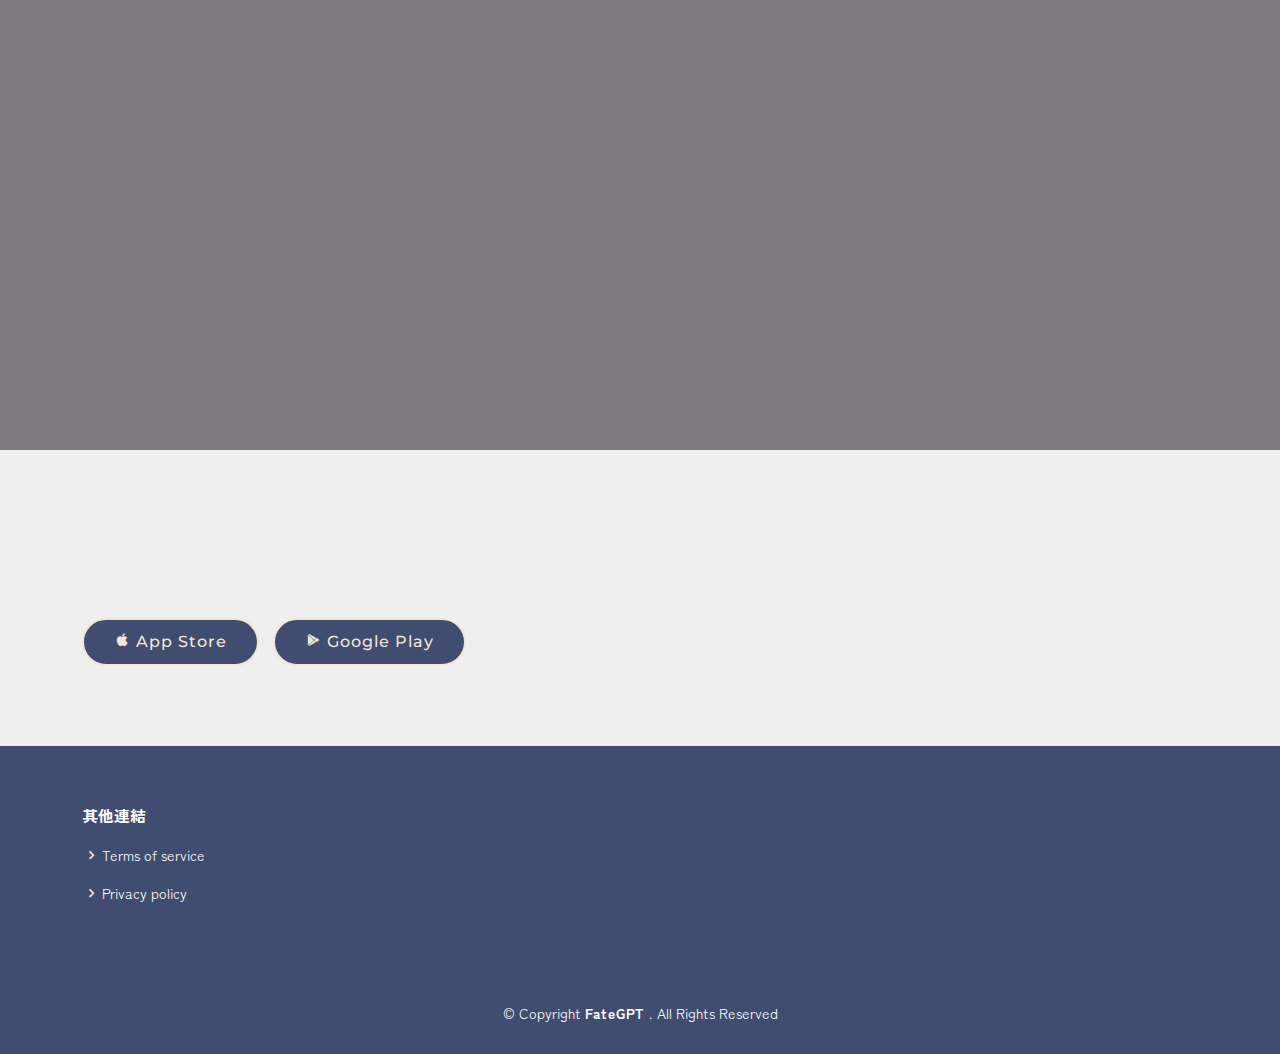
==== commit 28354038: "feat: update link" ====
--- a/index.html
+++ b/index.html
@@ -148,16 +148,22 @@
                 <i class="bx bx-window"></i>
                 Web
               </a> -->
-              <!-- <a href="#" class="download-btn">
+              <a
+                href="https://apps.apple.com/tw/app/%E5%96%B5%E4%B8%B8%E4%B9%8B%E7%9C%BC-%E5%96%B5%E4%B8%B8ai%E5%8A%A9%E7%90%86/id6472396918"
+                class="download-btn"
+                target="_blank"
+              >
                 <i class="bx bxl-apple"></i>
                 App Store
-              </a> -->
-              <a href="https://play.google.com/store/apps/details?id=com.fategpt.app" class="download-btn">
+              </a>
+              <a
+                href="https://play.google.com/store/apps/details?id=ai.nekomaru.app&hl=zh_TW&gl=US"
+                class="download-btn"
+                target="_blank"
+              >
                 <i class="bx bxl-play-store"></i>
                 Google Play
               </a>
-
-             
             </div>
           </div>
         </div>
@@ -352,16 +358,16 @@
             <i class="bx bx-window"></i>
             Web
           </a> -->
-          <!-- <a
-              href="#"
+          <a
+              href="https://apps.apple.com/tw/app/%E5%96%B5%E4%B8%B8%E4%B9%8B%E7%9C%BC-%E5%96%B5%E4%B8%B8ai%E5%8A%A9%E7%90%86/id6472396918"
               class="download-btn"
               target="_blank"
             >
             <i class="bx bxl-apple"></i>
             App Store
-          </a> -->
+          </a>
           <a
-            href="https://play.google.com/store/apps/details?id=com.fategpt.app"
+            href="https://play.google.com/store/apps/details?id=ai.nekomaru.app&hl=zh_TW&gl=US"
             class="download-btn"
             target="_blank"
           >
